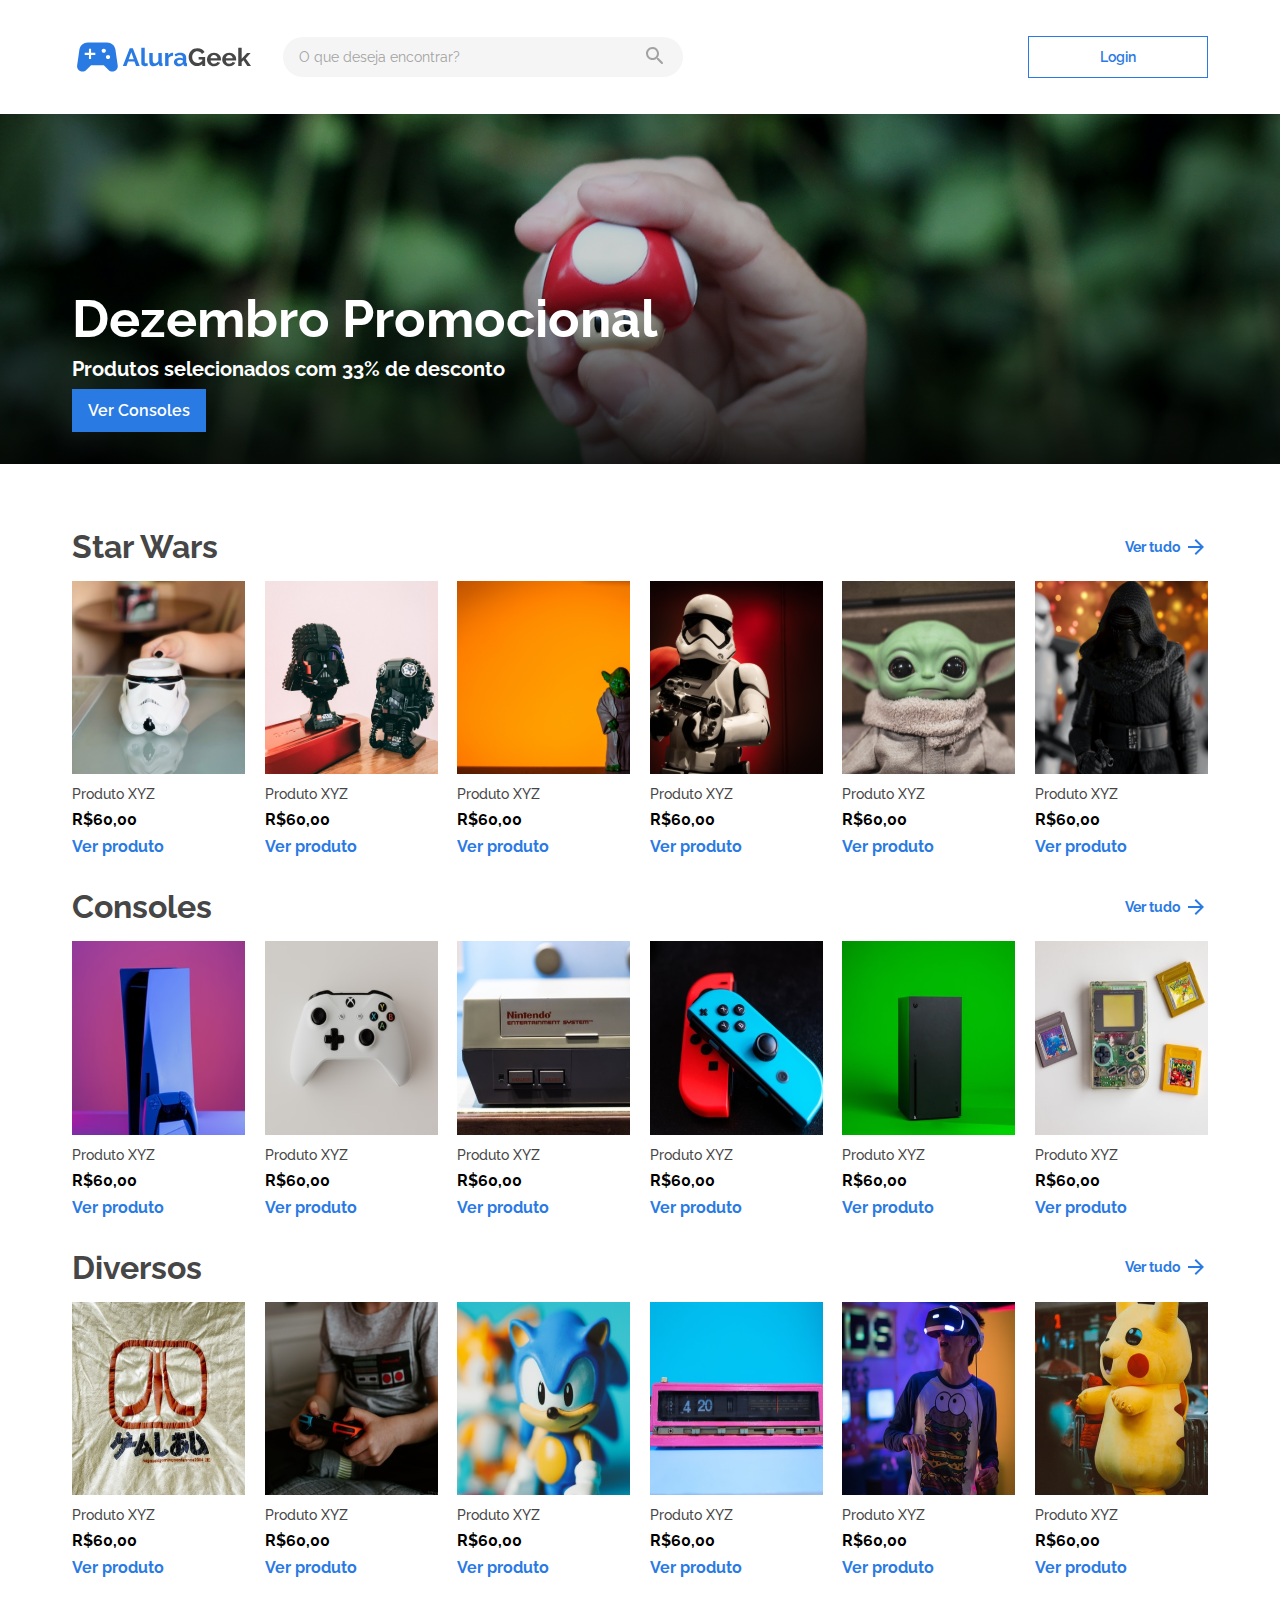
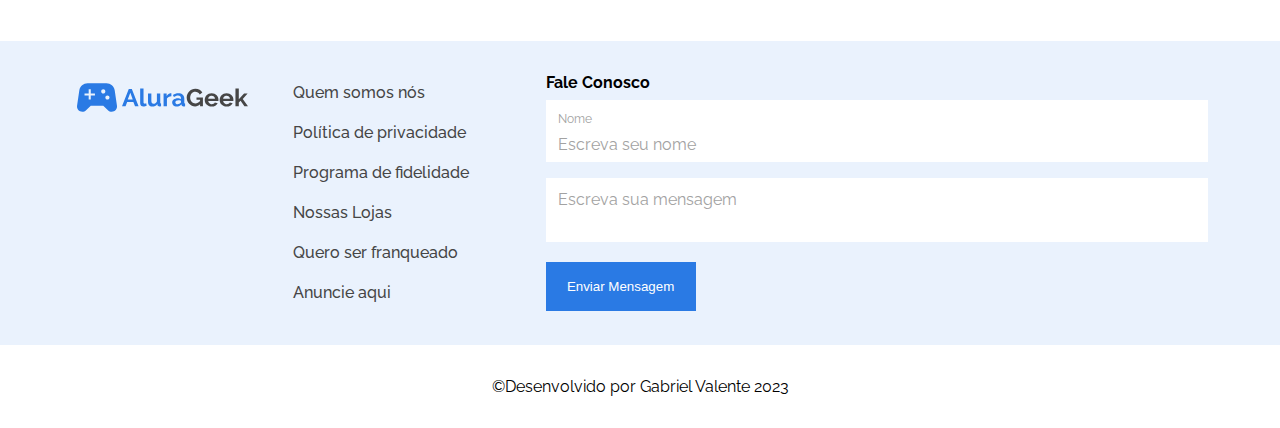
==== index.html @ 81715dc0 "rodape" ====
<!DOCTYPE html>
<html lang="pt-br">
<head>
  <meta charset="UTF-8">
  <meta name="viewport" content="width=device-width, initial-scale=1.0">
  <title>AluraGeek</title>
  <link rel="preconnect" href="https://fonts.googleapis.com">
  <link rel="preconnect" href="https://fonts.gstatic.com" crossorigin>
  <link href="https://fonts.googleapis.com/css2?family=Raleway:wght@400;500;600;700&display=swap" rel="stylesheet">
  <link rel="stylesheet" href="style/style.css">
  <link rel="stylesheet" href="style/responsivo.css">
</head>
<body>
  <header class="header container">
    <div class="header__logo">
      <img src="assets/Logo.svg" alt="Logo AluraGeek">
      <form class="header__formulario">
        <label for="pesquisa" class="label__pesquisa"><input type="text" name="pesquisa" id="pesquisa" placeholder="O que deseja encontrar?"></label>
      </form>
    </div>
    <nav class="header__navegacao">
      <a class="header__navegacao-login" href="/login.html">Login</a> 
      <div class="header__navegacao-lupa">
        <img src="assets/Icone.svg" alt="Lupa de pesquisa">
      </div>
    </nav>
  </header>

  <section class="banner">
    <div class="banner__texto container">
      <h1>Dezembro Promocional</h1>
      <p>Produtos selecionados com 33% de desconto</p>
      <a class="banner__botao" href="#consoles">Ver Consoles</a>
    </div>
  </section>

  <main class="principal container">
    <section class="principal__produtos">
      <section class="produtos__secao">
        <div class="produtos__secao-titulo">
          <h2>Star Wars</h2>
        </div>
        <div class="produtos__secao-link">
          <a href="@">Ver tudo</a>
        </div>
      </section>

      <section class="produto">
        <section class="produto__vitrine">
          <div class="produto__vitrine-imagem">
            <img src="assets/produto1.svg" alt="Caneca stormtrooper">
          </div>
          <div class="produto__vitrine-descricao">
            <p>Produto XYZ</p>
            <p><strong>R$60,00</strong></p>
          </div>
          <a class="descricao__link" href="@">Ver produto</a>
        </section>

        <section class="produto__vitrine">
          <div class="produto__vitrine-imagem">
            <img src="assets/produto2.svg" alt="Miniatura Darth Vader">
          </div>
          <div class="produto__vitrine-descricao">
            <p>Produto XYZ</p>
            <p><strong>R$60,00</strong></p>
          </div>
          <a class="descricao__link" href="@">Ver produto</a>
        </section>

        <section class="produto__vitrine">
          <div class="produto__vitrine-imagem">
            <img src="assets/produto3.svg" alt="Boneco do Yoda">
          </div>
          <div class="produto__vitrine-descricao">
            <p>Produto XYZ</p>
            <p><strong>R$60,00</strong></p>
          </div>
          <a class="descricao__link" href="@">Ver produto</a>
        </section>

        <section class="produto__vitrine">
          <div class="produto__vitrine-imagem">
            <img src="assets/produto4.svg" alt="Boneco stormtrooper">
          </div>
          <div class="produto__vitrine-descricao">
            <p>Produto XYZ</p>
            <p><strong>R$60,00</strong></p>
          </div>
          <a class="descricao__link" href="@">Ver produto</a>
        </section>

        <section class="produto__vitrine extra">
          <div class="produto__vitrine-imagem">
            <img src="assets/produto5.svg" alt="Mini yoda">
          </div>
          <div class="produto__vitrine-descricao">
            <p>Produto XYZ</p>
            <p><strong>R$60,00</strong></p>
          </div>
          <a class="descricao__link" href="@">Ver produto</a>
        </section>

        <section class="produto__vitrine extra">
          <div class="produto__vitrine-imagem">
            <img src="assets/produto6.svg" alt="Personagem Star Wars">
          </div>
          <div class="produto__vitrine-descricao">
            <p>Produto XYZ</p>
            <p><strong>R$60,00</strong></p>
          </div>
          <a class="descricao__link" href="@">Ver produto</a>
        </section> 
      </section>
    </section>

    <!-- Consoles -->

    <section class="principal__produtos">
      <section class="produtos__secao">
        <div class="produtos__secao-titulo">
          <h2>Consoles</h2>
        </div>
        <div class="produtos__secao-link">
          <a href="">Ver tudo</a>
        </div>
      </section> 

      <section class="produto">
        <section class="produto__vitrine">
          <div class="produto__vitrine-imagem">
            <img src="assets/produto7.svg" alt="Playstation 5">
          </div>
          <div class="produto__vitrine-descricao">
            <p>Produto XYZ</p>
            <p><strong>R$60,00</strong></p>
          </div>
          <a class="descricao__link" href="@">Ver produto</a>
        </section>

        <section class="produto__vitrine">
          <div class="produto__vitrine-imagem">
            <img src="assets/produto8.svg" alt="Controle Xbox Branco">
          </div>
          <div class="produto__vitrine-descricao">
            <p>Produto XYZ</p>
            <p><strong>R$60,00</strong></p>
          </div>
          <a class="descricao__link" href="@">Ver produto</a>
        </section>

        <section class="produto__vitrine">
          <div class="produto__vitrine-imagem">
            <img src="assets/produto9.svg" alt="Console Nintendo">
          </div>
          <div class="produto__vitrine-descricao">
            <p>Produto XYZ</p>
            <p><strong>R$60,00</strong></p>
          </div>
          <a class="descricao__link" href="@">Ver produto</a>
        </section>

        <section class="produto__vitrine">
          <div class="produto__vitrine-imagem">
            <img src="assets/produto10.svg" alt="Nintendo Switch">
          </div>
          <div class="produto__vitrine-descricao">
            <p>Produto XYZ</p>
            <p><strong>R$60,00</strong></p>
          </div>
          <a class="descricao__link" href="@">Ver produto</a>
        </section>

        <section class="produto__vitrine extra">
          <div class="produto__vitrine-imagem">
            <img src="assets/produto11.svg" alt="Xbox Series X">
          </div>
          <div class="produto__vitrine-descricao">
            <p>Produto XYZ</p>
            <p><strong>R$60,00</strong></p>
          </div>
          <a class="descricao__link" href="@">Ver produto</a>
        </section>

        <section class="produto__vitrine extra">
          <div class="produto__vitrine-imagem">
            <img src="assets/produto12.svg" alt="MiniGame">
          </div>
          <div class="produto__vitrine-descricao">
            <p>Produto XYZ</p>
            <p><strong>R$60,00</strong></p>
          </div>
          <a class="descricao__link" href="@">Ver produto</a>
        </section>
      </section>
    </section>


    <!-- Diversos -->
    <section class="principal__produtos">
      <section class="produtos__secao">
        <div class="produtos__secao-titulo">
          <h2>Diversos</h2>
        </div>
        <div class="produtos__secao-link">
          <a href="">Ver tudo</a>
        </div>
      </section>

      <section class="produto">
        <section class="produto__vitrine">
          <div class="produto__vitrine-imagem">
            <img src="assets/produto13.svg" alt="Atari">
          </div>
          <div class="produto__vitrine-descricao">
            <p>Produto XYZ</p>
            <p><strong>R$60,00</strong></p>
          </div>
          <a class="descricao__link" href="@">Ver produto</a>
        </section>

        <section class="produto__vitrine">
          <div class="produto__vitrine-imagem">
            <img src="assets/produto14.svg" alt="Pessoa em posse de um nintendo Switch">
          </div>
          <div class="produto__vitrine-descricao">
            <p>Produto XYZ</p>
            <p><strong>R$60,00</strong></p>
          </div>
          <a class="descricao__link" href="@">Ver produto</a>
        </section>

        <section class="produto__vitrine">
          <div class="produto__vitrine-imagem">
            <img src="assets/produto15.svg" alt="Boneco do sonic e ao fundo o tails">
          </div>
          <div class="produto__vitrine-descricao">
            <p>Produto XYZ</p>
            <p><strong>R$60,00</strong></p>
          </div>
          <a class="descricao__link" href="@">Ver produto</a>
        </section>

        <section class="produto__vitrine">
          <div class="produto__vitrine-imagem">
            <img src="assets/produto16.svg" alt="Relogio antigo">
          </div>
          <div class="produto__vitrine-descricao">
            <p>Produto XYZ</p>
            <p><strong>R$60,00</strong></p>
          </div>
          <a class="descricao__link" href="@">Ver produto</a>
        </section>

        <section class="produto__vitrine extra">
          <div class="produto__vitrine-imagem">
            <img src="assets/produto17.svg" alt="Homem jogando em Realidade Virtual">
          </div>
          <div class="produto__vitrine-descricao">
            <p>Produto XYZ</p>
            <p><strong>R$60,00</strong></p>
          </div>
          <a class="descricao__link" href="@">Ver produto</a>
        </section>

        <section class="produto__vitrine extra">
          <div class="produto__vitrine-imagem">
            <img src="assets/produto18.svg" alt="Pessoa fantasiada de pikachu">
          </div>
          <div class="produto__vitrine-descricao">
            <p>Produto XYZ</p>
            <p><strong>R$60,00</strong></p>
          </div>
          <a class="descricao__link" href="@">Ver produto</a>
        </section>
      </section>
    </section>
  </main>

  <section class="background">
    <section class="rodape container">
      <section class="rodape__informacao">
        <div class="rodape__informacao-logo">
          <img src="./assets/Logo.svg" alt="Logo AluraGeek">
        </div>
        <ul class="rodape__informacao-lista">
          <li><a href="@">Quem somos nós</a></li>
          <li><a href="@">Política de privacidade</a></li>
          <li><a href="@">Programa de fidelidade</a></li>
          <li><a href="@">Nossas Lojas</a></li>
          <li><a href="@">Quero ser franqueado</a></li>
          <li><a href="@">Anuncie aqui</a></li>
        </ul>
      </section>
    
      <form class="rodape__formulario">
        <fieldset class="fieldset">
          <legend><strong>Fale Conosco</strong></legend>
          <div class="formulario__nome">
            <label for="nome" class="formulario__label-nome">Nome<input type="text" name="nome" id="nome" placeholder="Escreva seu nome"></label>
          </div>
          <div class="formulario__mensagem">
            <textarea name="mensagem" class="mensagem" id="mensagem" cols="30" rows="5" placeholder="Escreva sua mensagem"></textarea>
          </div>
          <input type="submit" value="Enviar Mensagem" class="formulario__submit">
        </fieldset>
      </form>
    </section>
  </section>

  <footer>
    <p>&copy;Desenvolvido por Gabriel Valente 2023</p>
  </footer>

</body>
</html>
---- style/style.css ----
@charset "UTF-8";

* {
  margin: 0px;
  padding: 0px;
  box-sizing: border-box;
}

:root {
  font-family: 'Raleway', sans-serif;
  --azul: #2A7AE4;
  --formulario: #eaf2fd;
  --preto: #464646;
  --cinza: #A2A2A2;
  --formulario: #F5F5F5;
}

.container {
  padding: 16px 12px;
  
}

.header {
  display: flex;
  justify-content: space-between;
  align-items: center;
}

.header__logo > img {
  height: 30px;
}

.header__navegacao{ 
  display: flex;
  align-items: center;
  gap: 10px;
}

.header__navegacao-login {
  border: 1px solid var(--azul);
  padding: 12px 16px;
  text-align: center;
  text-decoration: none;
  color: var(--azul);
  
}

.header__navegacao-login:hover {
  background-color: #2a7be45c;
  transition: .5s;
}

.header__formulario {
  display: none;
}

/* Banner */

.banner {
  background: linear-gradient(0deg, rgba(0, 0, 0, 0.20) 0%, rgba(0, 0, 0, 0.20) 100%),
  linear-gradient(180deg, rgba(0, 0, 0, 0.00) 41.15%, rgba(0, 0, 0, 0.80) 100%),
  url(../assets/Cogumelo.jpg),
  lightgray 50%;
  background-repeat: no-repeat;
  background-size: cover;
  background-position: center;
  height: 200px;
  display: flex;
  align-items: end;
  color: white;
}

.banner__texto {
  width: 100%;
}

.banner__texto h1, .banner__texto p {
  margin-bottom: 8px;
}

.banner__texto h1 {
  font-size: 1.375rem;
  font-weight: 700;
}

.banner__texto p, .banner__botao, .header__navegacao-login {
  font-size: 0.875rem;
  font-weight: 600;
}

.banner__botao {
  padding: 12px 16px;
  background-color: var(--azul);
  color: white;
  text-decoration: none;
  display: inline-block;
}

.banner__botao:hover {
  color: var(--azul);
  background-color: rgb(255, 255, 255);
  transition: .5s;
}


/* Main */ 

.principal {
  display: flex;
  flex-direction: column;
  gap: 32px;
}

.principal__produtos {
  display: flex;
  flex-direction: column;
  gap: 16px;
}

.produtos__secao {
  display: flex; 
  align-items: center;
  justify-content: space-between;
}

.produtos__secao-titulo h2 {
  font-size: 1.375rem;
  font-weight: 700;
  color: var(--preto);
}

.produtos__secao-link {
  display: flex;
  align-items: center;
  gap: 4px;
}

.produtos__secao-link::after {
  content: url(../assets/seta.svg);
  width: 16px;
  height: 16px;
}

.produtos__secao-link a {
  text-decoration: none;
  color: var(--azul);
  font-size: 0.875rem;
  font-weight: 700;
}

.produto {
  display: flex;
  flex-wrap: wrap;
  justify-content: space-between;
  gap: 16px;
}

.produto__vitrine {
  width: calc((100% / 2) - 16px);
  display: flex;
  flex-direction: column;
  gap: 8px;
}

.produto__vitrine-descricao p:nth-child(1) {
  font-size: 0.875rem;
  font-weight: 500;
  color: var(--preto);
  margin-bottom: 8px;
}

.produto__vitrine-descricao p:nth-child(2) {
  font-size: 1rem;
}

.descricao__link {
  text-decoration: none;
  color: var(--azul);
  font-weight: 700;
  font-size: 0.875rem;
}

.extra {
  display: none;
}

/* rodape */

.background {
  background-color: #eaf2fd;
}

.rodape {
  display: flex;
  flex-direction: column;
  gap: 32px;
}

.rodape__informacao {
  display: flex;
  flex-direction: column;
  align-items: center;
}

.rodape__informacao-logo img {
  width: 176px;
}

.rodape__informacao-lista {
  list-style: none;
  text-align: center;
  line-height: 2rem;
  font-size: 1rem;
  font-weight: 500;
}

.rodape__informacao-lista li > a{
  text-decoration: none;
  color: var(--preto);
}

.fieldset {
  border: none;
  display: flex;
  flex-direction: column;
  gap: 16px;
}

.fieldset legend {
  margin-bottom: 8px;
}

.formulario__nome {
  padding: 8px 12px;
  background-color: white;
}

.formulario__label-nome {
  color: var(--cinza);
  font-size: 0.75rem;
  font-weight: 400;
}

.mensagem::placeholder, #nome::placeholder {
  font-size: 1rem;
  font-weight: 400;
}

::placeholder {
  font-family: 'Raleway', sans-serif;
  color: var(--cinza);
}

#nome {
  margin-top: 8px;
}

.mensagem {
  resize: none;
  padding: 12px;
  height: 64px;
}

#nome, .mensagem{
  width: 100%;
  outline: none;
  border: none;
  color: var(--preto);
  font-size: 1rem;
  font-weight: 400;
  font-family: 'Raleway', sans-serif;
}

.formulario__submit {
  background-color: var(--azul);
  color: white;
  padding: 16px 12px;
  border: 1px solid transparent;
}

.formulario__submit:hover {
  background-color: white;
  color: var(--azul);
  transition: .5s;
  cursor: pointer;
  border: 1px solid var(--preto);
}

footer {
  text-align: center;
  padding: 32px 63px;
  font-weight: 400;
}
---- style/responsivo.css ----
@charset "UTF-8";

@media screen and (min-width: 360px) {
  .container {
    padding: 16px;
  }
  
  .header {
    gap: 30px;
  }
  
  .header__navegacao{ 
    gap: 30px;
  }
  
  .header__navegacao-login {
    padding: 12px 0px;
    width: 20vw; 
  }
  
  .header__formulario {
    display: none;
  }

  .formulario__submit {
    width: 150px;
  }

}

@media screen and (min-width: 768px) {

  .container {
    padding: 32px;
  }

  .header__navegacao-lupa {
    display: none;
  }

  .header__navegacao-login {
    width: 180px;
  }

  .header__logo{
    display: flex;
    align-items: center;
    gap: 32px;
  }

  .header__logo > img {
    height: 40px;
  }

  .header__formulario {
    background-color: var(--formulario);
    padding: 12px 16px;
    height: 40px;
    border-radius: 20px; 
    width: 270px;
    display: flex;
    align-items: center;
    justify-content: space-between
  }
  
  .label__pesquisa {
    width: 100%;
    display: flex;
    align-items: center;
    justify-content: space-between;
  }

  #pesquisa {
    background-color: var(--formulario);
    border: none;
    outline: none;
    color: var(--preto);
    font-family: 'Raleway', sans-serif;
    width: 70%;
  }
  
  .label__pesquisa::after {
    content: url(../assets/Icone-cinza.svg);
    color: var(--cinza);
    margin-top: 2px;
  }
  
  #pesquisa::placeholder {
    font-weight: 400;
    font-size: 0.875rem;
  }

  .banner {
    height: 350px;
  }

  .banner__texto h1 {
    font-size: 3.25rem;
    font-weight: 700; 
  }

  .banner__texto p {
    font-size: 1.25rem;
    font-weight: 700;
  }
  
  .produto__vitrine {
    width: calc((100% / 4) - 16px);
  }

  .produtos__secao-link a {
    font-size: 0.875rem;
  }

  .produtos__secao-link::after {
    width: 24px;
    height: 24px;
  }

  .descricao__link {
    font-size: 1rem;
  }

  .rodape {
    flex-direction: row;
    justify-content: space-between;
  }

  .rodape__formulario {
    width: 60%;
  }

  .rodape__informacao-lista {
    text-align: left;
    line-height: 2.5rem;
  }


}

@media screen and (min-width: 992px) {
  .container {
    padding: 32px;
  }

  .header__formulario {
    width: 400px;
  }

  .header__logo > img {
    height: 50px;
  }

  .banner__botao {
    font-size: 1rem;
  }

  .extra {
    display: flex;
  }

  .produto__vitrine {
    width: calc((100% / 6) - 16px);
  }

  
  .rodape__informacao {
    flex-direction: row;
    justify-content: space-between;
    align-items: start;
    width: 40%;
  }

  .rodape__informacao-logo {
    width: 40%;
  }

  .rodape__informacao-logo img {
    max-width: 100%;
  }

  .rodape__informacao-lista {
    width: 50%;
  }
  
}

@media screen and (min-width: 1200px) {
  .container {
    padding: 32px 0px;
    max-width: 1136px;
    margin: 0 auto;
  }  

  .principal {
    padding: 64px 0px;
  }

  .produtos__secao-titulo h2 {
    font-size: 2rem ;
  }
   
  
  
  
}
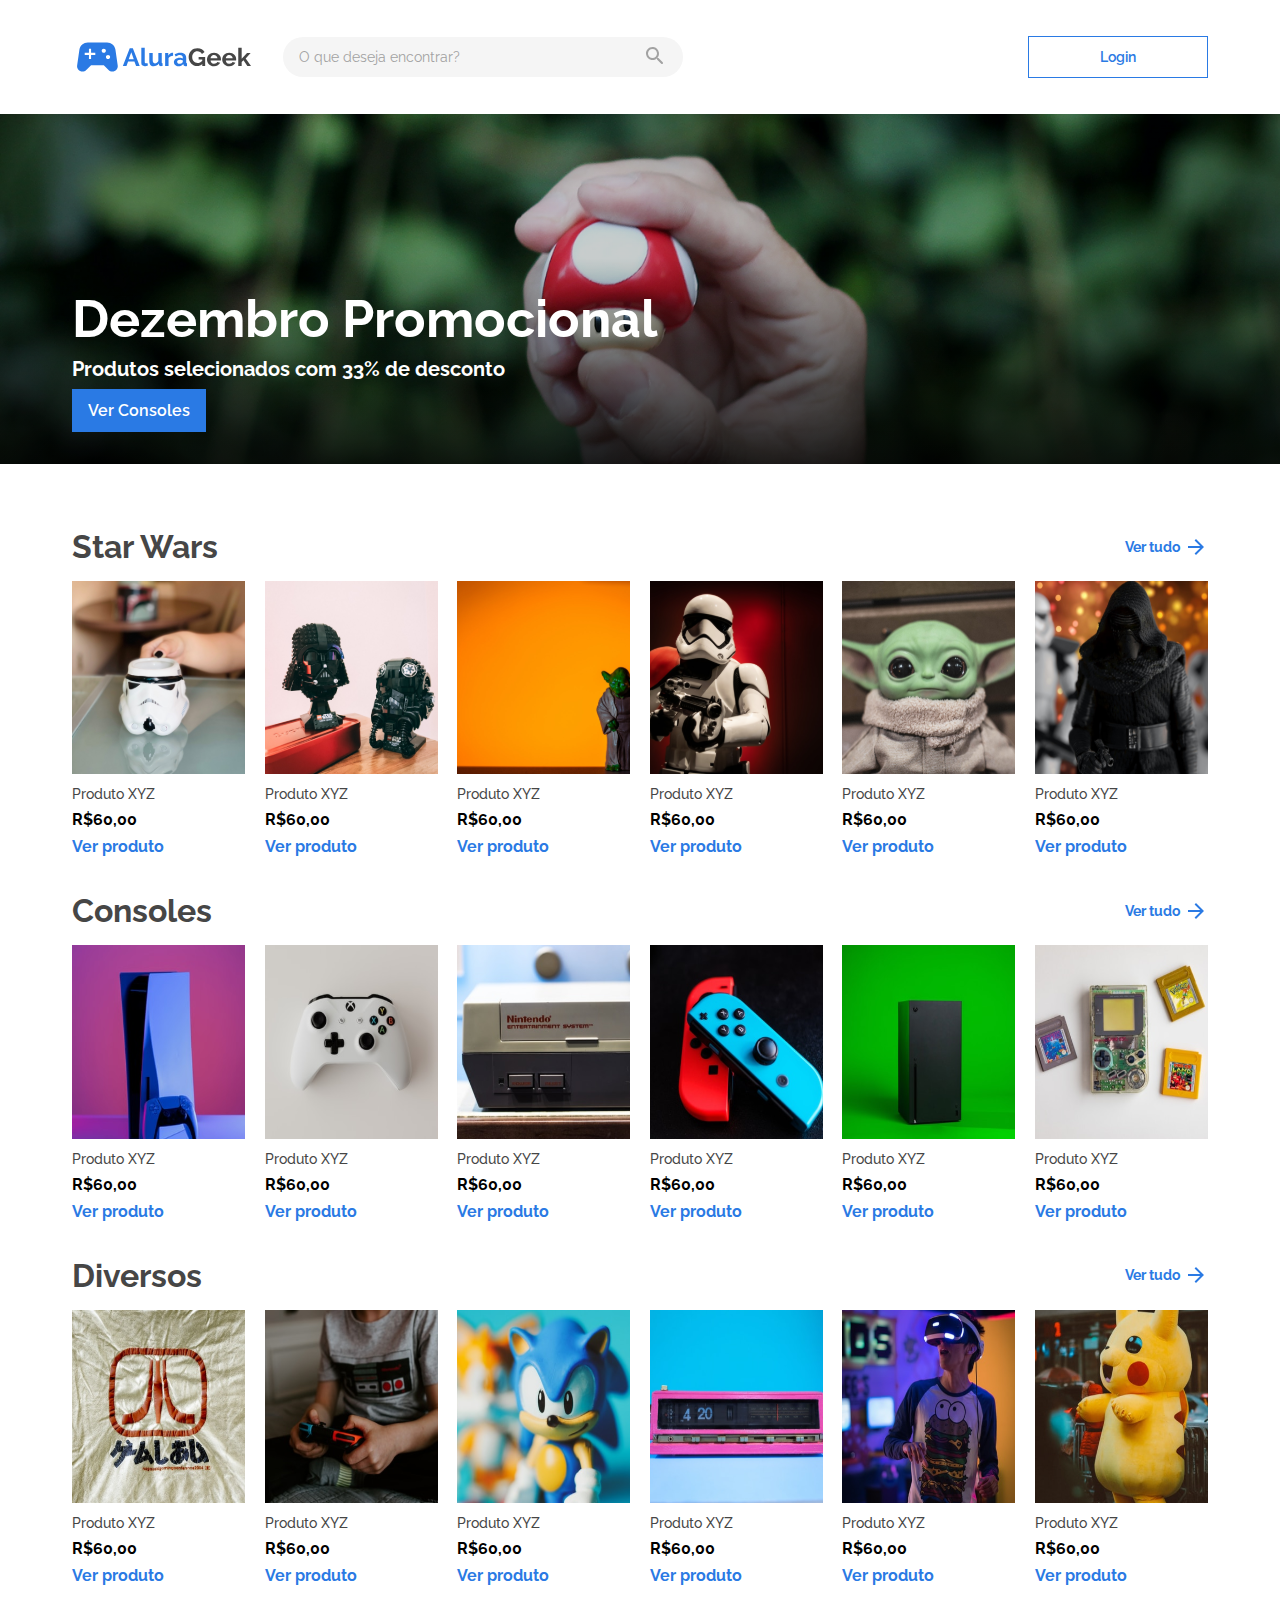
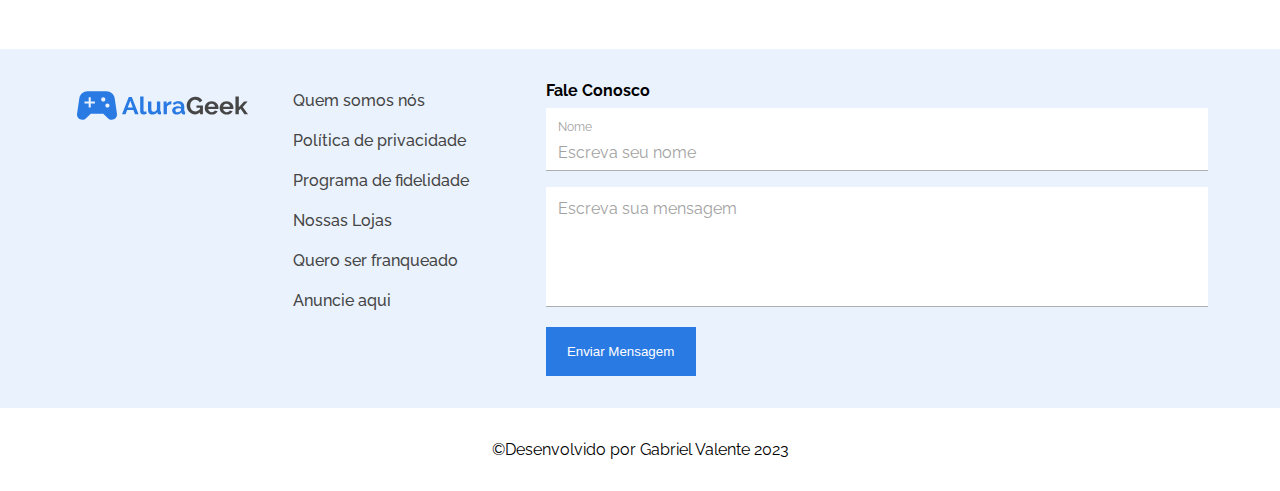
==== commit ce0eb30d: "produtos similares" ====
--- a/index.html
+++ b/index.html
@@ -4,13 +4,15 @@
   <meta charset="UTF-8">
   <meta name="viewport" content="width=device-width, initial-scale=1.0">
   <title>AluraGeek</title>
+  <link rel="shortcut icon" href="assets/favicon.svg" type="image/x-icon">
   <link rel="preconnect" href="https://fonts.googleapis.com">
   <link rel="preconnect" href="https://fonts.gstatic.com" crossorigin>
   <link href="https://fonts.googleapis.com/css2?family=Raleway:wght@400;500;600;700&display=swap" rel="stylesheet">
-  <link rel="stylesheet" href="style/style.css">
-  <link rel="stylesheet" href="style/responsivo.css">
+  <link rel="stylesheet" href="style/telaprincipal/telaprincipal.css">
+  <link rel="stylesheet" href="style/telaprincipal/telaprincipal-responsivo.css">
 </head>
 <body>
+
   <header class="header container">
     <div class="header__logo">
       <img src="assets/Logo.svg" alt="Logo AluraGeek">
@@ -19,7 +21,7 @@
       </form>
     </div>
     <nav class="header__navegacao">
-      <a class="header__navegacao-login" href="/login.html">Login</a> 
+      <a class="header__navegacao-login" href="tela-login.html">Login</a> 
       <div class="header__navegacao-lupa">
         <img src="assets/Icone.svg" alt="Lupa de pesquisa">
       </div>
@@ -34,89 +36,86 @@
     </div>
   </section>
 
+
+  
   <main class="principal container">
-    <section class="principal__produtos">
-      <section class="produtos__secao">
-        <div class="produtos__secao-titulo">
-          <h2>Star Wars</h2>
-        </div>
-        <div class="produtos__secao-link">
-          <a href="@">Ver tudo</a>
-        </div>
-      </section>
-
-      <section class="produto">
-        <section class="produto__vitrine">
-          <div class="produto__vitrine-imagem">
-            <img src="assets/produto1.svg" alt="Caneca stormtrooper">
-          </div>
-          <div class="produto__vitrine-descricao">
-            <p>Produto XYZ</p>
-            <p><strong>R$60,00</strong></p>
-          </div>
-          <a class="descricao__link" href="@">Ver produto</a>
+    <ul class="principal__lista">
+      <li class="principal__produtos" id="starwars">
+        <section class="produtos__secao">
+          <div class="produtos__secao-titulo">
+            <h2>Star Wars</h2>
+          </div>
+          <div class="produtos__secao-link">
+            <a href="@">Ver tudo</a>
+          </div>
         </section>
-
-        <section class="produto__vitrine">
-          <div class="produto__vitrine-imagem">
-            <img src="assets/produto2.svg" alt="Miniatura Darth Vader">
-          </div>
-          <div class="produto__vitrine-descricao">
-            <p>Produto XYZ</p>
-            <p><strong>R$60,00</strong></p>
-          </div>
-          <a class="descricao__link" href="@">Ver produto</a>
-        </section>
-
-        <section class="produto__vitrine">
-          <div class="produto__vitrine-imagem">
-            <img src="assets/produto3.svg" alt="Boneco do Yoda">
-          </div>
-          <div class="produto__vitrine-descricao">
-            <p>Produto XYZ</p>
-            <p><strong>R$60,00</strong></p>
-          </div>
-          <a class="descricao__link" href="@">Ver produto</a>
-        </section>
-
-        <section class="produto__vitrine">
-          <div class="produto__vitrine-imagem">
-            <img src="assets/produto4.svg" alt="Boneco stormtrooper">
-          </div>
-          <div class="produto__vitrine-descricao">
-            <p>Produto XYZ</p>
-            <p><strong>R$60,00</strong></p>
-          </div>
-          <a class="descricao__link" href="@">Ver produto</a>
-        </section>
-
-        <section class="produto__vitrine extra">
-          <div class="produto__vitrine-imagem">
-            <img src="assets/produto5.svg" alt="Mini yoda">
-          </div>
-          <div class="produto__vitrine-descricao">
-            <p>Produto XYZ</p>
-            <p><strong>R$60,00</strong></p>
-          </div>
-          <a class="descricao__link" href="@">Ver produto</a>
-        </section>
-
-        <section class="produto__vitrine extra">
-          <div class="produto__vitrine-imagem">
-            <img src="assets/produto6.svg" alt="Personagem Star Wars">
-          </div>
-          <div class="produto__vitrine-descricao">
-            <p>Produto XYZ</p>
-            <p><strong>R$60,00</strong></p>
-          </div>
-          <a class="descricao__link" href="@">Ver produto</a>
-        </section> 
-      </section>
-    </section>
+        <ul class="produto">
+          <li class="produto__vitrine">
+            <div class="produto__vitrine-imagem">
+              <img src="assets/produto1.svg" alt="Caneca stormtrooper">
+            </div>
+            <div class="produto__vitrine-descricao">
+              <p>Produto XYZ</p>
+              <p><strong>R$60,00</strong></p>
+            </div>
+            <a class="descricao__link" href="produtos/produto1.html">Ver produto</a>
+          </li>
+          <li class="produto__vitrine">
+            <div class="produto__vitrine-imagem">
+              <img src="assets/produto2.svg" alt="Miniatura Darth Vader">
+            </div>
+            <div class="produto__vitrine-descricao">
+              <p>Produto XYZ</p>
+              <p><strong>R$60,00</strong></p>
+            </div>
+            <a class="descricao__link" href="@">Ver produto</a>
+          </li>
+          <li class="produto__vitrine">
+            <div class="produto__vitrine-imagem">
+              <img src="assets/produto3.svg" alt="Boneco do Yoda">
+            </div>
+            <div class="produto__vitrine-descricao">
+              <p>Produto XYZ</p>
+              <p><strong>R$60,00</strong></p>
+            </div>
+            <a class="descricao__link" href="@">Ver produto</a>
+          </li>
+          <li class="produto__vitrine">
+            <div class="produto__vitrine-imagem">
+              <img src="assets/produto4.svg" alt="Boneco stormtrooper">
+            </div>
+            <div class="produto__vitrine-descricao">
+              <p>Produto XYZ</p>
+              <p><strong>R$60,00</strong></p>
+            </div>
+            <a class="descricao__link" href="@">Ver produto</a>
+          </li>
+          <li class="produto__vitrine extra">
+            <div class="produto__vitrine-imagem">
+              <img src="assets/produto5.svg" alt="Mini yoda">
+            </div>
+            <div class="produto__vitrine-descricao">
+              <p>Produto XYZ</p>
+              <p><strong>R$60,00</strong></p>
+            </div>
+            <a class="descricao__link" href="@">Ver produto</a>
+          </li>
+          <li class="produto__vitrine extra">
+            <div class="produto__vitrine-imagem">
+              <img src="assets/produto6.svg" alt="Personagem Star Wars">
+            </div>
+            <div class="produto__vitrine-descricao">
+              <p>Produto XYZ</p>
+              <p><strong>R$60,00</strong></p>
+            </div>
+            <a class="descricao__link" href="@">Ver produto</a>
+          </li>
+        </ul>
+      </li>
 
     <!-- Consoles -->
 
-    <section class="principal__produtos">
+    <li class="principal__produtos" id="consoles">
       <section class="produtos__secao">
         <div class="produtos__secao-titulo">
           <h2>Consoles</h2>
@@ -126,8 +125,8 @@
         </div>
       </section> 
 
-      <section class="produto">
-        <section class="produto__vitrine">
+      <ul class="produto">
+        <li class="produto__vitrine">
           <div class="produto__vitrine-imagem">
             <img src="assets/produto7.svg" alt="Playstation 5">
           </div>
@@ -136,9 +135,9 @@
             <p><strong>R$60,00</strong></p>
           </div>
           <a class="descricao__link" href="@">Ver produto</a>
-        </section>
-
-        <section class="produto__vitrine">
+        </li>
+
+        <li class="produto__vitrine">
           <div class="produto__vitrine-imagem">
             <img src="assets/produto8.svg" alt="Controle Xbox Branco">
           </div>
@@ -147,9 +146,9 @@
             <p><strong>R$60,00</strong></p>
           </div>
           <a class="descricao__link" href="@">Ver produto</a>
-        </section>
-
-        <section class="produto__vitrine">
+        </li>
+
+        <li class="produto__vitrine">
           <div class="produto__vitrine-imagem">
             <img src="assets/produto9.svg" alt="Console Nintendo">
           </div>
@@ -158,9 +157,9 @@
             <p><strong>R$60,00</strong></p>
           </div>
           <a class="descricao__link" href="@">Ver produto</a>
-        </section>
-
-        <section class="produto__vitrine">
+        </li>
+
+        <li class="produto__vitrine">
           <div class="produto__vitrine-imagem">
             <img src="assets/produto10.svg" alt="Nintendo Switch">
           </div>
@@ -169,9 +168,9 @@
             <p><strong>R$60,00</strong></p>
           </div>
           <a class="descricao__link" href="@">Ver produto</a>
-        </section>
-
-        <section class="produto__vitrine extra">
+        </li>
+
+        <li class="produto__vitrine extra">
           <div class="produto__vitrine-imagem">
             <img src="assets/produto11.svg" alt="Xbox Series X">
           </div>
@@ -180,9 +179,9 @@
             <p><strong>R$60,00</strong></p>
           </div>
           <a class="descricao__link" href="@">Ver produto</a>
-        </section>
-
-        <section class="produto__vitrine extra">
+        </li>
+
+        <li class="produto__vitrine extra">
           <div class="produto__vitrine-imagem">
             <img src="assets/produto12.svg" alt="MiniGame">
           </div>
@@ -191,13 +190,13 @@
             <p><strong>R$60,00</strong></p>
           </div>
           <a class="descricao__link" href="@">Ver produto</a>
-        </section>
-      </section>
-    </section>
+        </li>
+      </ul>
+    </li>
 
 
     <!-- Diversos -->
-    <section class="principal__produtos">
+    <li class="principal__produtos" id="diversos">
       <section class="produtos__secao">
         <div class="produtos__secao-titulo">
           <h2>Diversos</h2>
@@ -207,8 +206,8 @@
         </div>
       </section>
 
-      <section class="produto">
-        <section class="produto__vitrine">
+      <ul class="produto"> <!-- Poderia ser uma UL -->
+        <li class="produto__vitrine"> <!-- Poderia ser uma Li -->
           <div class="produto__vitrine-imagem">
             <img src="assets/produto13.svg" alt="Atari">
           </div>
@@ -217,9 +216,9 @@
             <p><strong>R$60,00</strong></p>
           </div>
           <a class="descricao__link" href="@">Ver produto</a>
-        </section>
-
-        <section class="produto__vitrine">
+        </li>
+
+        <li class="produto__vitrine">
           <div class="produto__vitrine-imagem">
             <img src="assets/produto14.svg" alt="Pessoa em posse de um nintendo Switch">
           </div>
@@ -228,9 +227,9 @@
             <p><strong>R$60,00</strong></p>
           </div>
           <a class="descricao__link" href="@">Ver produto</a>
-        </section>
-
-        <section class="produto__vitrine">
+        </li>
+
+        <li class="produto__vitrine">
           <div class="produto__vitrine-imagem">
             <img src="assets/produto15.svg" alt="Boneco do sonic e ao fundo o tails">
           </div>
@@ -239,9 +238,9 @@
             <p><strong>R$60,00</strong></p>
           </div>
           <a class="descricao__link" href="@">Ver produto</a>
-        </section>
-
-        <section class="produto__vitrine">
+        </li>
+
+        <li class="produto__vitrine">
           <div class="produto__vitrine-imagem">
             <img src="assets/produto16.svg" alt="Relogio antigo">
           </div>
@@ -250,9 +249,9 @@
             <p><strong>R$60,00</strong></p>
           </div>
           <a class="descricao__link" href="@">Ver produto</a>
-        </section>
-
-        <section class="produto__vitrine extra">
+        </li>
+
+        <li class="produto__vitrine extra">
           <div class="produto__vitrine-imagem">
             <img src="assets/produto17.svg" alt="Homem jogando em Realidade Virtual">
           </div>
@@ -261,9 +260,9 @@
             <p><strong>R$60,00</strong></p>
           </div>
           <a class="descricao__link" href="@">Ver produto</a>
-        </section>
-
-        <section class="produto__vitrine extra">
+        </li>
+
+        <li class="produto__vitrine extra">
           <div class="produto__vitrine-imagem">
             <img src="assets/produto18.svg" alt="Pessoa fantasiada de pikachu">
           </div>
@@ -272,9 +271,9 @@
             <p><strong>R$60,00</strong></p>
           </div>
           <a class="descricao__link" href="@">Ver produto</a>
-        </section>
-      </section>
-    </section>
+        </li>
+      </ul>
+    </ul>
   </main>
 
   <section class="background">
@@ -297,10 +296,10 @@
         <fieldset class="fieldset">
           <legend><strong>Fale Conosco</strong></legend>
           <div class="formulario__nome">
-            <label for="nome" class="formulario__label-nome">Nome<input type="text" name="nome" id="nome" placeholder="Escreva seu nome"></label>
+            <label for="nome" class="formulario__label-nome">Nome<input type="text" name="nome" id="nome" placeholder="Escreva seu nome" required></label>
           </div>
           <div class="formulario__mensagem">
-            <textarea name="mensagem" class="mensagem" id="mensagem" cols="30" rows="5" placeholder="Escreva sua mensagem"></textarea>
+            <textarea name="mensagem" class="mensagem" id="mensagem" cols="30" rows="5" placeholder="Escreva sua mensagem" required></textarea>
           </div>
           <input type="submit" value="Enviar Mensagem" class="formulario__submit">
         </fieldset>
--- a/style/telaprincipal/telaprincipal.css
+++ b/style/telaprincipal/telaprincipal.css
@@ -0,0 +1,316 @@
+@charset "UTF-8";
+
+* {
+  margin: 0px;
+  padding: 0px;
+  box-sizing: border-box;
+}
+
+:root {
+  font-family: 'Raleway', sans-serif;
+  --azul: #2A7AE4;
+  --formulario: #eaf2fd;
+  --preto: #464646;
+  --cinza: #A2A2A2;
+  --formulario: #F5F5F5;
+}
+
+.container {
+  padding: 16px 12px;
+  
+}
+
+.header {
+  display: flex;
+  justify-content: space-between;
+  align-items: center;
+}
+
+.header__logo > img {
+  height: 30px;
+}
+
+.header__navegacao{ 
+  display: flex;
+  align-items: center;
+  gap: 10px;
+}
+
+.header__navegacao-login {
+  border: 1px solid var(--azul);
+  padding: 12px 16px;
+  text-align: center;
+  text-decoration: none;
+  color: var(--azul);
+  
+}
+
+.header__navegacao-login:hover {
+  background-color: #2a7be45c;
+  transition: .5s;
+}
+
+.header__formulario {
+  display: none;
+}
+
+/* Banner */
+
+.banner {
+  background: linear-gradient(0deg, rgba(0, 0, 0, 0.20) 0%, rgba(0, 0, 0, 0.20) 100%),
+  linear-gradient(180deg, rgba(0, 0, 0, 0.00) 41.15%, rgba(0, 0, 0, 0.80) 100%),
+  url(/assets/Cogumelo.jpg),
+  lightgray 50%;
+  background-repeat: no-repeat;
+  background-size: cover;
+  background-position: center;
+  height: 200px;
+  display: flex;
+  align-items: end;
+  color: white;
+}
+
+.banner__texto {
+  width: 100%;
+}
+
+.banner__texto h1, .banner__texto p {
+  margin-bottom: 8px;
+}
+
+.banner__texto h1 {
+  font-size: 1.375rem;
+  font-weight: 700;
+}
+
+.banner__texto p, .banner__botao, .header__navegacao-login {
+  font-size: 0.875rem;
+  font-weight: 600;
+}
+
+.banner__botao {
+  padding: 12px 16px;
+  background-color: var(--azul);
+  color: white;
+  text-decoration: none;
+  display: inline-block;
+}
+
+.banner__botao:hover {
+  color: var(--azul);
+  background-color: rgb(255, 255, 255);
+  transition: .5s;
+}
+
+
+/* Main */ 
+
+ul {
+  list-style: none;
+}
+
+.principal {
+  display: flex;
+  flex-direction: column;
+  gap: 32px;
+}
+
+.principal__produtos {
+  display: flex;
+  flex-direction: column;
+  gap: 16px;
+}
+
+.principal__lista {
+  display: flex;
+  flex-direction: column;
+  gap: 36px;
+}
+
+.produtos__secao {
+  display: flex; 
+  align-items: center;
+  justify-content: space-between;
+}
+
+.produtos__secao-titulo h2 {
+  font-size: 1.375rem;
+  font-weight: 700;
+  color: var(--preto);
+}
+
+.produtos__secao-link {
+  display: flex;
+  align-items: center;
+  gap: 4px;
+}
+
+.produtos__secao-link::after {
+  content: url(/assets/seta.svg);
+  width: 16px;
+  height: 16px;
+}
+
+.produtos__secao-link a {
+  text-decoration: none;
+  color: var(--azul);
+  font-size: 0.875rem;
+  font-weight: 700;
+}
+
+.produto {
+  display: flex;
+  flex-wrap: wrap;
+  justify-content: space-between;
+  gap: 16px;
+}
+
+.produto__vitrine {
+  width: calc((100% / 2) - 16px);
+  display: flex;
+  flex-direction: column;
+  gap: 8px;
+}
+
+.produto__vitrine-descricao p:nth-child(1) {
+  font-size: 0.875rem;
+  font-weight: 500;
+  color: var(--preto);
+  margin-bottom: 8px;
+}
+
+.produto__vitrine-descricao p:nth-child(2) {
+  font-size: 1rem;
+}
+
+.descricao__link {
+  text-decoration: none;
+  color: var(--azul);
+  font-weight: 700;
+  font-size: 0.875rem;
+}
+
+.extra {
+  display: none;
+}
+
+/* rodape */
+
+.background {
+  background-color: #eaf2fd;
+}
+
+.rodape {
+  display: flex;
+  flex-direction: column;
+  gap: 32px;
+}
+
+.rodape__informacao {
+  display: flex;
+  flex-direction: column;
+  align-items: center;
+}
+
+.rodape__informacao-logo img {
+  width: 176px;
+}
+
+.rodape__informacao-lista {
+  list-style: none;
+  text-align: center;
+  line-height: 2rem;
+  font-size: 1rem;
+  font-weight: 500;
+}
+
+.rodape__informacao-lista li > a{
+  text-decoration: none;
+  color: var(--preto);
+}
+
+.fieldset {
+  border: none;
+  display: flex;
+  flex-direction: column;
+  gap: 16px;
+}
+
+.fieldset legend {
+  margin-bottom: 8px;
+}
+
+.formulario__nome {
+  padding: 8px 12px;
+  background-color: white;
+  border-bottom: 1px solid rgba(0, 0, 0, 0.314);
+}
+
+.formulario__label-nome {
+  color: var(--cinza);
+  font-size: 0.75rem;
+  font-weight: 400;
+}
+
+#mensagem::placeholder, #nome::placeholder {
+  font-size: 1rem;
+  font-weight: 400;
+}
+
+::placeholder {
+  font-family: 'Raleway', sans-serif;
+  color: var(--cinza);
+}
+
+
+#nome, #mensagem{
+  width: 100%;
+  outline: none;
+  border: none;
+  color: var(--preto);
+  font-size: 1rem;
+  font-weight: 400;
+  font-family: 'Raleway', sans-serif;
+  
+}
+
+#nome {
+  margin-top: 8px;
+  
+}
+
+#mensagem {
+  resize: none;
+  padding: 12px;
+  height: 100%;
+  border-bottom: 1px solid rgba(0, 0, 0, 0.315);
+}
+
+#mensagem:focus-within, .formulario__nome:focus-within{
+  border-bottom: 2px solid #2a7be4;
+} 
+
+.formulario__label-nome:focus-within{
+  color: #2A7AE4;
+}
+
+.formulario__submit {
+  background-color: var(--azul);
+  color: white;
+  padding: 16px 12px;
+  border: 1px solid transparent;
+}
+
+.formulario__submit:hover {
+  background-color: white;
+  color: var(--azul);
+  transition: .5s;
+  cursor: pointer;
+  border: 1px solid var(--preto);
+}
+
+footer {
+  text-align: center;
+  padding: 32px 63px;
+  font-weight: 400;
+}--- a/style/telaprincipal/telaprincipal-responsivo.css
+++ b/style/telaprincipal/telaprincipal-responsivo.css
@@ -0,0 +1,195 @@
+@charset "UTF-8";
+
+@media screen and (min-width: 360px) {
+  .container {
+    padding: 16px;
+  }
+  
+  .header {
+    gap: 30px;
+  }
+  
+  .header__navegacao{ 
+    gap: 30px;
+  }
+  
+  .header__navegacao-login {
+    padding: 12px 0px;
+    width: 20vw; 
+  }
+  
+  .formulario__submit {
+    width: 150px;
+  }
+
+}
+
+@media screen and (min-width: 768px) {
+
+  .container {
+    padding: 32px;
+  }
+
+  .header__navegacao-lupa {
+    display: none;
+  }
+
+  .header__navegacao-login {
+    width: 180px;
+  }
+
+  .header__logo{
+    display: flex;
+    align-items: center;
+    gap: 32px;
+  }
+
+  .header__logo > img {
+    height: 40px;
+  }
+
+  .header__formulario {
+    background-color: var(--formulario);
+    padding: 12px 16px;
+    height: 40px;
+    border-radius: 20px; 
+    width: 270px;
+    display: flex;
+    align-items: center;
+    justify-content: space-between
+  }
+  
+  .label__pesquisa {
+    width: 100%;
+    display: flex;
+    align-items: center;
+    justify-content: space-between;
+  }
+
+  #pesquisa {
+    background-color: var(--formulario);
+    border: none;
+    outline: none;
+    color: var(--preto);
+    font-family: 'Raleway', sans-serif;
+    width: 70%;
+  }
+  
+  .label__pesquisa::after {
+    content: url(/assets/Icone-cinza.svg);
+    color: var(--cinza);
+    margin-top: 2px;
+    cursor: pointer;
+  }
+  
+  #pesquisa::placeholder {
+    font-weight: 400;
+    font-size: 0.875rem;
+  }
+
+  .banner {
+    height: 350px;
+  }
+
+  .banner__texto h1 {
+    font-size: 3.25rem;
+    font-weight: 700; 
+  }
+
+  .banner__texto p {
+    font-size: 1.25rem;
+    font-weight: 700;
+  }
+  
+  .produto__vitrine {
+    width: calc((100% / 4) - 16px);
+  }
+
+  .produtos__secao-link a {
+    font-size: 0.875rem;
+  }
+
+  .produtos__secao-link::after {
+    width: 24px;
+    height: 24px;
+  }
+
+  .descricao__link {
+    font-size: 1rem;
+  }
+
+  .rodape {
+    flex-direction: row;
+    justify-content: space-between;
+  }
+
+  .rodape__formulario {
+    width: 60%;
+  }
+
+  .rodape__informacao-lista {
+    text-align: left;
+    line-height: 2.5rem;
+  }
+
+
+}
+
+@media screen and (min-width: 992px) {
+  .container {
+    padding: 32px;
+  }
+
+  .header__formulario {
+    width: 400px;
+  }
+
+  .header__logo > img {
+    height: 50px;
+  }
+
+  .banner__botao {
+    font-size: 1rem;
+  }
+
+  .extra {
+    display: flex;
+  }
+
+  .produto__vitrine {
+    width: calc((100% / 6) - 16px);
+  }
+
+  
+  .rodape__informacao {
+    flex-direction: row;
+    justify-content: space-between;
+    align-items: start;
+    width: 40%;
+  }
+
+  .rodape__informacao-logo {
+    width: 40%;
+  }
+
+  .rodape__informacao-lista {
+    width: 50%;
+  }
+  
+}
+
+@media screen and (min-width: 1200px) {
+  .container {
+    padding: 32px 0px;
+    max-width: 1136px;
+    margin: 0 auto;
+  }  
+
+  .principal {
+    padding: 64px 0px;
+  }
+
+  .produtos__secao-titulo h2 {
+    font-size: 2rem ;
+  }
+}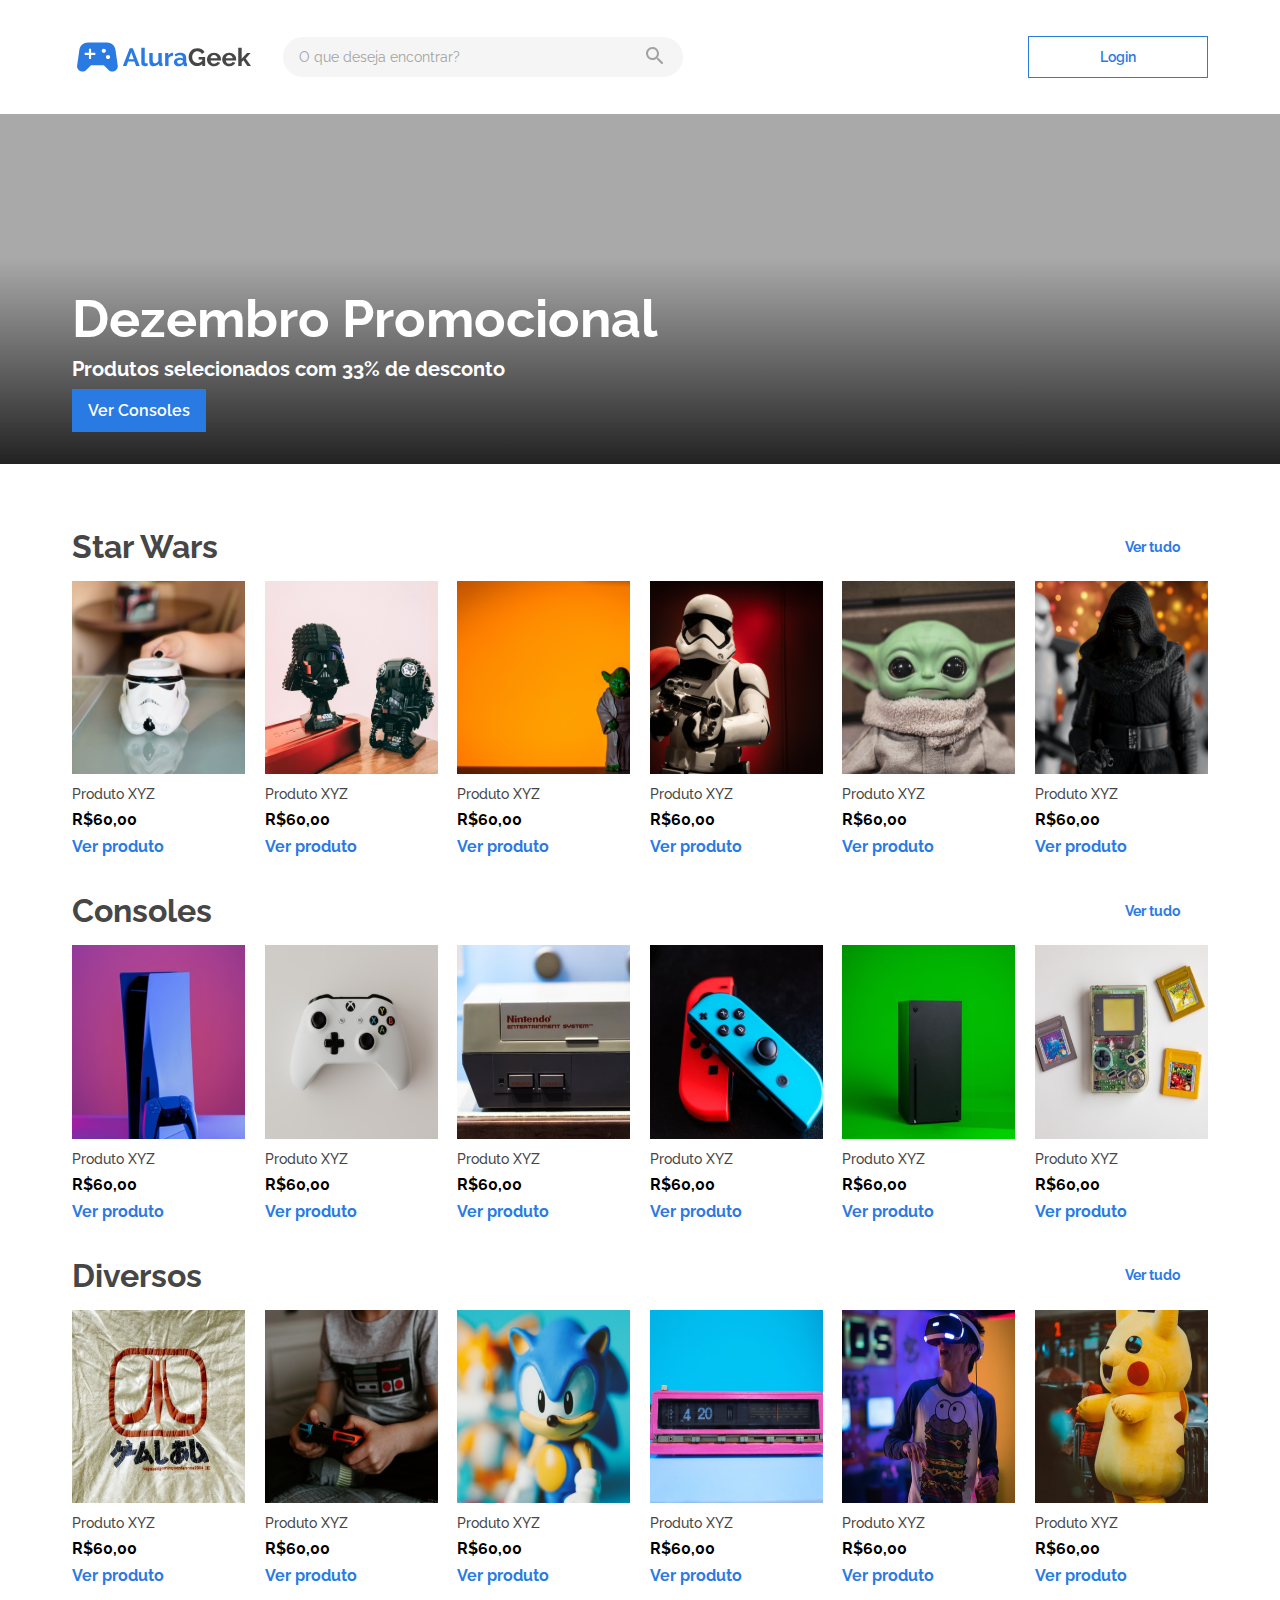
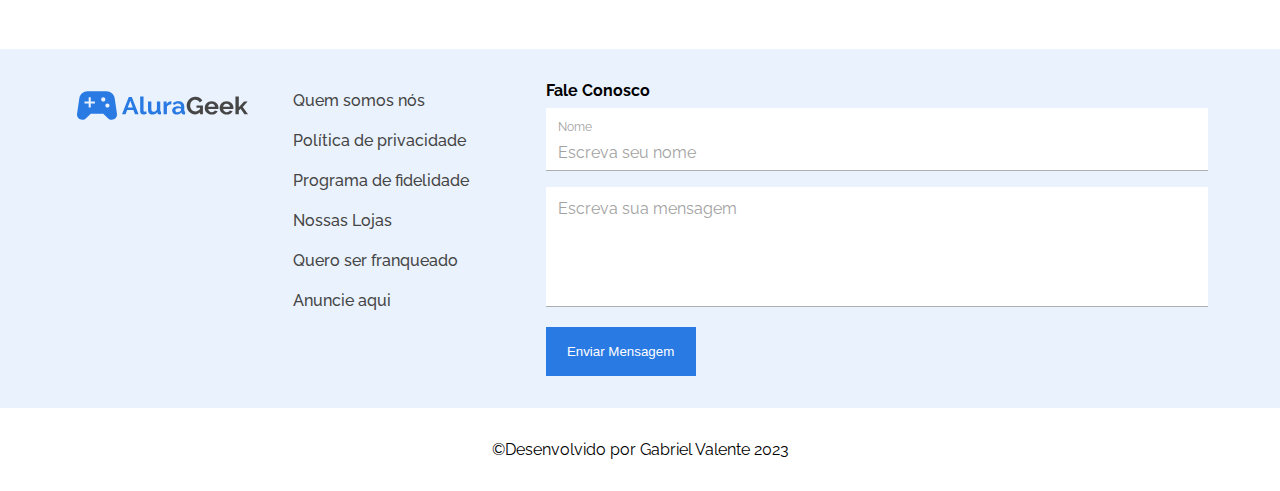
==== commit c9ebef8c: "teste" ====
--- a/index.html
+++ b/index.html
@@ -23,7 +23,7 @@
     <nav class="header__navegacao">
       <a class="header__navegacao-login" href="tela-login.html">Login</a> 
       <div class="header__navegacao-lupa">
-        <img src="assets/Icone.svg" alt="Lupa de pesquisa">
+        <img src="./assets/Icone.svg" alt="Lupa de pesquisa">
       </div>
     </nav>
   </header>
--- a/style/telaprincipal/telaprincipal.css
+++ b/style/telaprincipal/telaprincipal.css
@@ -59,7 +59,7 @@
 .banner {
   background: linear-gradient(0deg, rgba(0, 0, 0, 0.20) 0%, rgba(0, 0, 0, 0.20) 100%),
   linear-gradient(180deg, rgba(0, 0, 0, 0.00) 41.15%, rgba(0, 0, 0, 0.80) 100%),
-  url(/assets/Cogumelo.jpg),
+  url(../assets/Cogumelo.jpg),
   lightgray 50%;
   background-repeat: no-repeat;
   background-size: cover;
@@ -146,7 +146,7 @@
 }
 
 .produtos__secao-link::after {
-  content: url(/assets/seta.svg);
+  content: url(../assets/seta.svg);
   width: 16px;
   height: 16px;
 }
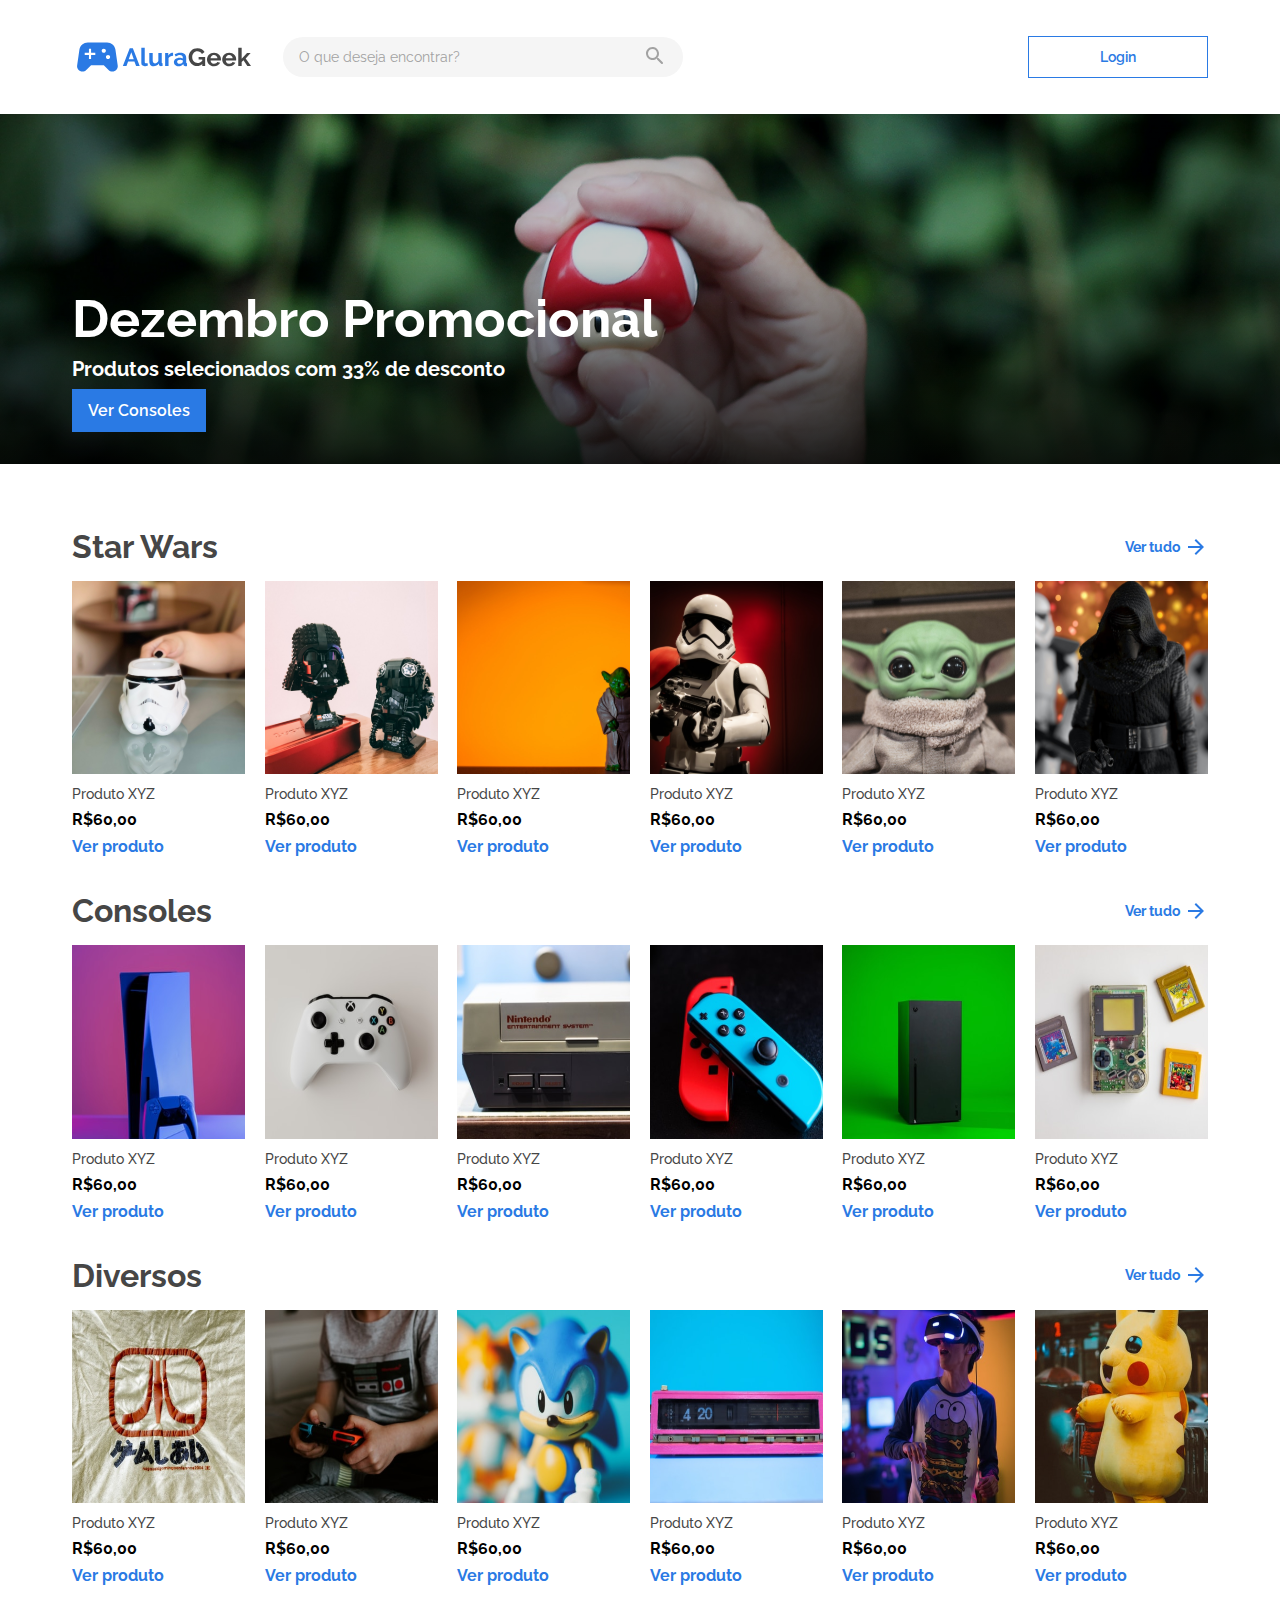
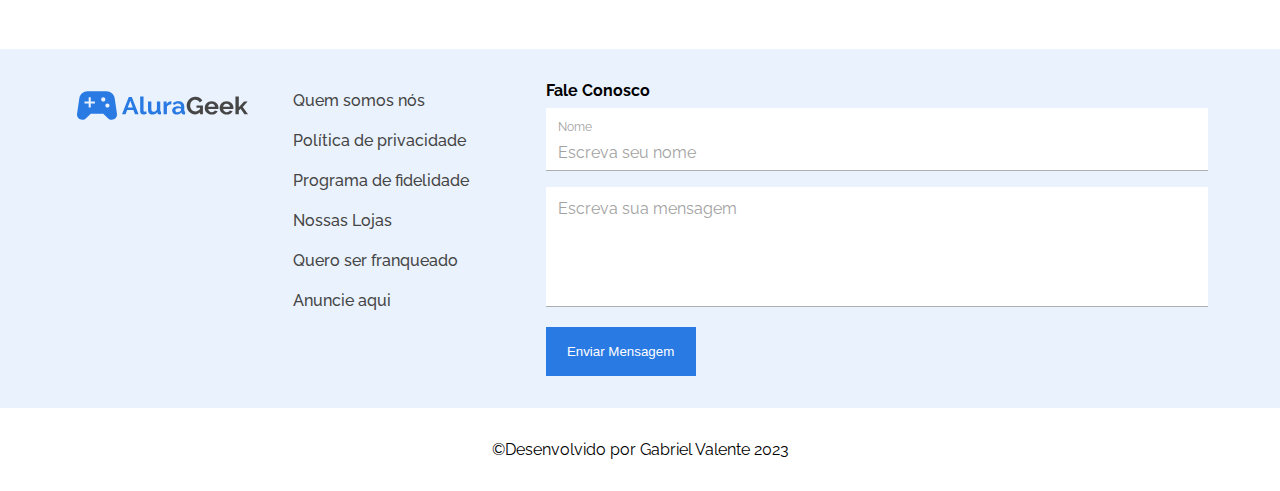
==== commit dea70e2b: "teste" ====
--- a/index.html
+++ b/index.html
@@ -8,8 +8,8 @@
   <link rel="preconnect" href="https://fonts.googleapis.com">
   <link rel="preconnect" href="https://fonts.gstatic.com" crossorigin>
   <link href="https://fonts.googleapis.com/css2?family=Raleway:wght@400;500;600;700&display=swap" rel="stylesheet">
-  <link rel="stylesheet" href="style/telaprincipal/telaprincipal.css">
-  <link rel="stylesheet" href="style/telaprincipal/telaprincipal-responsivo.css">
+  <link rel="stylesheet" href="style/telaprincipal.css">
+  <link rel="stylesheet" href="style/telaprincipal-responsivo.css">
 </head>
 <body>
 
--- a/style/telaprincipal.css
+++ b/style/telaprincipal.css
@@ -0,0 +1,316 @@
+@charset "UTF-8";
+
+* {
+  margin: 0px;
+  padding: 0px;
+  box-sizing: border-box;
+}
+
+:root {
+  font-family: 'Raleway', sans-serif;
+  --azul: #2A7AE4;
+  --formulario: #eaf2fd;
+  --preto: #464646;
+  --cinza: #A2A2A2;
+  --formulario: #F5F5F5;
+}
+
+.container {
+  padding: 16px 12px;
+  
+}
+
+.header {
+  display: flex;
+  justify-content: space-between;
+  align-items: center;
+}
+
+.header__logo > img {
+  height: 30px;
+}
+
+.header__navegacao{ 
+  display: flex;
+  align-items: center;
+  gap: 10px;
+}
+
+.header__navegacao-login {
+  border: 1px solid var(--azul);
+  padding: 12px 16px;
+  text-align: center;
+  text-decoration: none;
+  color: var(--azul);
+  
+}
+
+.header__navegacao-login:hover {
+  background-color: #2a7be45c;
+  transition: .5s;
+}
+
+.header__formulario {
+  display: none;
+}
+
+/* Banner */
+
+.banner {
+  background: linear-gradient(0deg, rgba(0, 0, 0, 0.20) 0%, rgba(0, 0, 0, 0.20) 100%),
+  linear-gradient(180deg, rgba(0, 0, 0, 0.00) 41.15%, rgba(0, 0, 0, 0.80) 100%),
+  url(/assets/Cogumelo.jpg),
+  lightgray 50%;
+  background-repeat: no-repeat;
+  background-size: cover;
+  background-position: center;
+  height: 200px;
+  display: flex;
+  align-items: end;
+  color: white;
+}
+
+.banner__texto {
+  width: 100%;
+}
+
+.banner__texto h1, .banner__texto p {
+  margin-bottom: 8px;
+}
+
+.banner__texto h1 {
+  font-size: 1.375rem;
+  font-weight: 700;
+}
+
+.banner__texto p, .banner__botao, .header__navegacao-login {
+  font-size: 0.875rem;
+  font-weight: 600;
+}
+
+.banner__botao {
+  padding: 12px 16px;
+  background-color: var(--azul);
+  color: white;
+  text-decoration: none;
+  display: inline-block;
+}
+
+.banner__botao:hover {
+  color: var(--azul);
+  background-color: rgb(255, 255, 255);
+  transition: .5s;
+}
+
+
+/* Main */ 
+
+ul {
+  list-style: none;
+}
+
+.principal {
+  display: flex;
+  flex-direction: column;
+  gap: 32px;
+}
+
+.principal__produtos {
+  display: flex;
+  flex-direction: column;
+  gap: 16px;
+}
+
+.principal__lista {
+  display: flex;
+  flex-direction: column;
+  gap: 36px;
+}
+
+.produtos__secao {
+  display: flex; 
+  align-items: center;
+  justify-content: space-between;
+}
+
+.produtos__secao-titulo h2 {
+  font-size: 1.375rem;
+  font-weight: 700;
+  color: var(--preto);
+}
+
+.produtos__secao-link {
+  display: flex;
+  align-items: center;
+  gap: 4px;
+}
+
+.produtos__secao-link::after {
+  content: url(/assets/seta.svg);
+  width: 16px;
+  height: 16px;
+}
+
+.produtos__secao-link a {
+  text-decoration: none;
+  color: var(--azul);
+  font-size: 0.875rem;
+  font-weight: 700;
+}
+
+.produto {
+  display: flex;
+  flex-wrap: wrap;
+  justify-content: space-between;
+  gap: 16px;
+}
+
+.produto__vitrine {
+  width: calc((100% / 2) - 16px);
+  display: flex;
+  flex-direction: column;
+  gap: 8px;
+}
+
+.produto__vitrine-descricao p:nth-child(1) {
+  font-size: 0.875rem;
+  font-weight: 500;
+  color: var(--preto);
+  margin-bottom: 8px;
+}
+
+.produto__vitrine-descricao p:nth-child(2) {
+  font-size: 1rem;
+}
+
+.descricao__link {
+  text-decoration: none;
+  color: var(--azul);
+  font-weight: 700;
+  font-size: 0.875rem;
+}
+
+.extra {
+  display: none;
+}
+
+/* rodape */
+
+.background {
+  background-color: #eaf2fd;
+}
+
+.rodape {
+  display: flex;
+  flex-direction: column;
+  gap: 32px;
+}
+
+.rodape__informacao {
+  display: flex;
+  flex-direction: column;
+  align-items: center;
+}
+
+.rodape__informacao-logo img {
+  width: 176px;
+}
+
+.rodape__informacao-lista {
+  list-style: none;
+  text-align: center;
+  line-height: 2rem;
+  font-size: 1rem;
+  font-weight: 500;
+}
+
+.rodape__informacao-lista li > a{
+  text-decoration: none;
+  color: var(--preto);
+}
+
+.fieldset {
+  border: none;
+  display: flex;
+  flex-direction: column;
+  gap: 16px;
+}
+
+.fieldset legend {
+  margin-bottom: 8px;
+}
+
+.formulario__nome {
+  padding: 8px 12px;
+  background-color: white;
+  border-bottom: 1px solid rgba(0, 0, 0, 0.314);
+}
+
+.formulario__label-nome {
+  color: var(--cinza);
+  font-size: 0.75rem;
+  font-weight: 400;
+}
+
+#mensagem::placeholder, #nome::placeholder {
+  font-size: 1rem;
+  font-weight: 400;
+}
+
+::placeholder {
+  font-family: 'Raleway', sans-serif;
+  color: var(--cinza);
+}
+
+
+#nome, #mensagem{
+  width: 100%;
+  outline: none;
+  border: none;
+  color: var(--preto);
+  font-size: 1rem;
+  font-weight: 400;
+  font-family: 'Raleway', sans-serif;
+  
+}
+
+#nome {
+  margin-top: 8px;
+  
+}
+
+#mensagem {
+  resize: none;
+  padding: 12px;
+  height: 100%;
+  border-bottom: 1px solid rgba(0, 0, 0, 0.315);
+}
+
+#mensagem:focus-within, .formulario__nome:focus-within{
+  border-bottom: 2px solid #2a7be4;
+} 
+
+.formulario__label-nome:focus-within{
+  color: #2A7AE4;
+}
+
+.formulario__submit {
+  background-color: var(--azul);
+  color: white;
+  padding: 16px 12px;
+  border: 1px solid transparent;
+}
+
+.formulario__submit:hover {
+  background-color: white;
+  color: var(--azul);
+  transition: .5s;
+  cursor: pointer;
+  border: 1px solid var(--preto);
+}
+
+footer {
+  text-align: center;
+  padding: 32px 63px;
+  font-weight: 400;
+}--- a/style/telaprincipal-responsivo.css
+++ b/style/telaprincipal-responsivo.css
@@ -0,0 +1,195 @@
+@charset "UTF-8";
+
+@media screen and (min-width: 360px) {
+  .container {
+    padding: 16px;
+  }
+  
+  .header {
+    gap: 30px;
+  }
+  
+  .header__navegacao{ 
+    gap: 30px;
+  }
+  
+  .header__navegacao-login {
+    padding: 12px 0px;
+    width: 20vw; 
+  }
+  
+  .formulario__submit {
+    width: 150px;
+  }
+
+}
+
+@media screen and (min-width: 768px) {
+
+  .container {
+    padding: 32px;
+  }
+
+  .header__navegacao-lupa {
+    display: none;
+  }
+
+  .header__navegacao-login {
+    width: 180px;
+  }
+
+  .header__logo{
+    display: flex;
+    align-items: center;
+    gap: 32px;
+  }
+
+  .header__logo > img {
+    height: 40px;
+  }
+
+  .header__formulario {
+    background-color: var(--formulario);
+    padding: 12px 16px;
+    height: 40px;
+    border-radius: 20px; 
+    width: 270px;
+    display: flex;
+    align-items: center;
+    justify-content: space-between
+  }
+  
+  .label__pesquisa {
+    width: 100%;
+    display: flex;
+    align-items: center;
+    justify-content: space-between;
+  }
+
+  #pesquisa {
+    background-color: var(--formulario);
+    border: none;
+    outline: none;
+    color: var(--preto);
+    font-family: 'Raleway', sans-serif;
+    width: 70%;
+  }
+  
+  .label__pesquisa::after {
+    content: url(/assets/Icone-cinza.svg);
+    color: var(--cinza);
+    margin-top: 2px;
+    cursor: pointer;
+  }
+  
+  #pesquisa::placeholder {
+    font-weight: 400;
+    font-size: 0.875rem;
+  }
+
+  .banner {
+    height: 350px;
+  }
+
+  .banner__texto h1 {
+    font-size: 3.25rem;
+    font-weight: 700; 
+  }
+
+  .banner__texto p {
+    font-size: 1.25rem;
+    font-weight: 700;
+  }
+  
+  .produto__vitrine {
+    width: calc((100% / 4) - 16px);
+  }
+
+  .produtos__secao-link a {
+    font-size: 0.875rem;
+  }
+
+  .produtos__secao-link::after {
+    width: 24px;
+    height: 24px;
+  }
+
+  .descricao__link {
+    font-size: 1rem;
+  }
+
+  .rodape {
+    flex-direction: row;
+    justify-content: space-between;
+  }
+
+  .rodape__formulario {
+    width: 60%;
+  }
+
+  .rodape__informacao-lista {
+    text-align: left;
+    line-height: 2.5rem;
+  }
+
+
+}
+
+@media screen and (min-width: 992px) {
+  .container {
+    padding: 32px;
+  }
+
+  .header__formulario {
+    width: 400px;
+  }
+
+  .header__logo > img {
+    height: 50px;
+  }
+
+  .banner__botao {
+    font-size: 1rem;
+  }
+
+  .extra {
+    display: flex;
+  }
+
+  .produto__vitrine {
+    width: calc((100% / 6) - 16px);
+  }
+
+  
+  .rodape__informacao {
+    flex-direction: row;
+    justify-content: space-between;
+    align-items: start;
+    width: 40%;
+  }
+
+  .rodape__informacao-logo {
+    width: 40%;
+  }
+
+  .rodape__informacao-lista {
+    width: 50%;
+  }
+  
+}
+
+@media screen and (min-width: 1200px) {
+  .container {
+    padding: 32px 0px;
+    max-width: 1136px;
+    margin: 0 auto;
+  }  
+
+  .principal {
+    padding: 64px 0px;
+  }
+
+  .produtos__secao-titulo h2 {
+    font-size: 2rem ;
+  }
+}